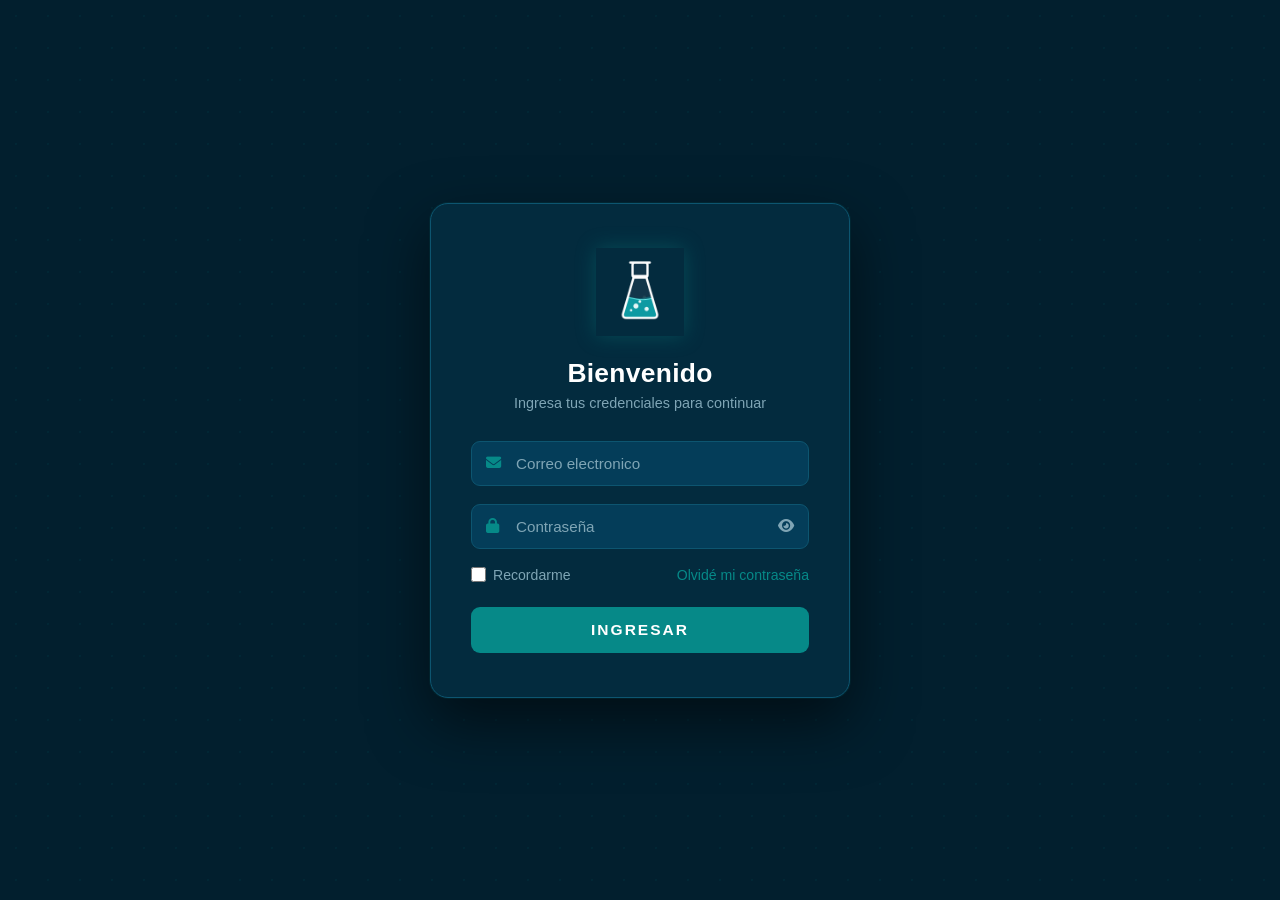
==== login.html @ 4d8f31c6 "Login funcional de Vitalab" ====
<!DOCTYPE html>
<html lang="es">
<head>
    <meta charset="UTF-8">
    <meta name="viewport" content="width=device-width, initial-scale=1.0">
    <title>VitaLab Iniciar Sesion</title>
    <link rel="stylesheet" href="styleLogin.css">
    <link rel="stylesheet" href="https://cdnjs.cloudflare.com/ajax/libs/font-awesome/6.4.0/css/all.min.css">
</head>
<body>

    <div class="fondo-puntos"></div>

    <div class="login-contenedor">
        <div class="login-tarjeta">

            <div class="login-logo">
                <img src="images/logomov.gif" alt="VitaLab" class="logo-img">
            </div>

            <h2 class="login-titulo">Bienvenido</h2>
            <p class="login-subtitulo">Ingresa tus credenciales para continuar</p>

            <form id="formLogin" class="login-form" novalidate>

                <div class="campo-grupo">
                    <i class="fa-solid fa-envelope campo-icono"></i>
                    <input
                        type="email"
                        id="correo"
                        placeholder="Correo electronico"
                        autocomplete="email"
                    >
                </div>

                <div class="campo-grupo">
                    <i class="fa-solid fa-lock campo-icono"></i>
                    <input
                        type="password"
                        id="contrasena"
                        placeholder="Contraseña"
                        autocomplete="current-password"
                    >
                    <i class="fa-solid fa-eye ojo-icono" id="toggleContrasena"></i>
                </div>

                <div class="login-opciones">
                    <label class="recordarme">
                        <input type="checkbox" id="recordarme">
                        <span>Recordarme</span>
                    </label>
                    <a href="#" class="olvidar-link">Olvidé mi contraseña</a>
                </div>

                <div id="mensajeError" class="mensaje-error oculto"></div>

                <button type="submit" id="btnIngresar" class="btn-ingresar">
                    <span id="btnTexto">INGRESAR</span>
                    <span id="btnCargando" class="oculto">
                        <i class="fa-solid fa-circle-notch fa-spin"></i>
                    </span>
                </button>

            </form>
        </div>
    </div>

    <script src="scriptLogin.js"></script>
</body>
</html>
---- styleLogin.css ----
*, *::before, *::after {
    margin: 0;
    padding: 0;
    box-sizing: border-box;
}

:root {
    --color-fondo:        #021F2E;
    --color-tarjeta:      #032B3E;
    --color-barra:        #043D59;
    --color-teal:         #068988;
    --color-teal-hover:   #057877;
    --color-texto:        #ffffff;
    --color-texto-gris:   #7fa5b5;
    --color-borde:        #0d5570;
    --color-error:        #e05252;
}

body {
    background-color: var(--color-fondo);
    min-height: 100vh;
    display: flex;
    justify-content: center;
    align-items: center;
    font-family: 'Segoe UI', Tahoma, Geneva, Verdana, sans-serif;
    position: relative;
    overflow: hidden;
}

/* Fondo decorativo con puntos sutiles */
.fondo-puntos {
    position: fixed;
    inset: 0;
    background-image: radial-gradient(circle, rgba(6,137,136,0.08) 1px, transparent 1px);
    background-size: 32px 32px;
    pointer-events: none;
    z-index: 0;
}

/* Contenedor centrado */
.login-contenedor {
    position: relative;
    z-index: 1;
    width: 100%;
    padding: 24px 16px;
    display: flex;
    justify-content: center;
    align-items: center;
    min-height: 100vh;
}

/* Tarjeta principal */
.login-tarjeta {
    background-color: var(--color-tarjeta);
    border: 1px solid var(--color-borde);
    border-radius: 18px;
    padding: 44px 40px;
    width: 100%;
    max-width: 420px;
    box-shadow:
        0 0 0 1px rgba(6,137,136,0.1),
        0 24px 60px rgba(0,0,0,0.55);
}

/* Logo */
.login-logo {
    display: flex;
    justify-content: center;
    margin-bottom: 22px;
}

.logo-img {
    height: 88px;
    object-fit: contain;
    filter: drop-shadow(0 0 10px rgba(6,137,136,0.35));
}

/* Titulos */
.login-titulo {
    text-align: center;
    color: var(--color-texto);
    font-size: 1.65rem;
    font-weight: 600;
    letter-spacing: 0.3px;
    margin-bottom: 6px;
}

.login-subtitulo {
    text-align: center;
    color: var(--color-texto-gris);
    font-size: 0.9rem;
    margin-bottom: 30px;
}

/* Grupos de campo */
.campo-grupo {
    position: relative;
    margin-bottom: 18px;
}

.campo-grupo input {
    width: 100%;
    background-color: var(--color-barra);
    border: 1px solid var(--color-borde);
    border-radius: 9px;
    padding: 13px 44px;
    color: var(--color-texto);
    font-size: 0.95rem;
    outline: none;
    transition: border-color 0.25s ease, box-shadow 0.25s ease;
}

.campo-grupo input::placeholder {
    color: var(--color-texto-gris);
}

.campo-grupo input:focus {
    border-color: var(--color-teal);
    box-shadow: 0 0 0 3px rgba(6,137,136,0.18);
}

.campo-icono {
    position: absolute;
    left: 15px;
    top: 50%;
    transform: translateY(-50%);
    color: var(--color-teal);
    font-size: 0.95rem;
    pointer-events: none;
}

.ojo-icono {
    position: absolute;
    right: 15px;
    top: 50%;
    transform: translateY(-50%);
    color: var(--color-texto-gris);
    font-size: 0.9rem;
    cursor: pointer;
    transition: color 0.2s;
}

.ojo-icono:hover {
    color: var(--color-teal);
}

/* Opciones debajo de los campos */
.login-opciones {
    display: flex;
    justify-content: space-between;
    align-items: center;
    margin-bottom: 24px;
    flex-wrap: wrap;
    gap: 8px;
}

.recordarme {
    display: flex;
    align-items: center;
    gap: 7px;
    color: var(--color-texto-gris);
    font-size: 0.88rem;
    cursor: pointer;
    user-select: none;
}

.recordarme input[type="checkbox"] {
    width: 15px;
    height: 15px;
    accent-color: var(--color-teal);
    cursor: pointer;
}

.olvidar-link {
    color: var(--color-teal);
    font-size: 0.88rem;
    text-decoration: none;
    transition: opacity 0.2s;
}

.olvidar-link:hover {
    opacity: 0.75;
    text-decoration: underline;
}

/* Mensaje de error */
.mensaje-error {
    background-color: rgba(224,82,82,0.12);
    border: 1px solid rgba(224,82,82,0.5);
    border-radius: 8px;
    color: #ff7e7e;
    font-size: 0.88rem;
    padding: 10px 14px;
    margin-bottom: 18px;
    text-align: center;
}

.oculto {
    display: none !important;
}

/* Boton principal */
.btn-ingresar {
    width: 100%;
    background-color: var(--color-teal);
    color: var(--color-texto);
    border: none;
    border-radius: 9px;
    padding: 14px;
    font-size: 0.97rem;
    font-weight: 700;
    letter-spacing: 2px;
    cursor: pointer;
    transition: background-color 0.25s ease, transform 0.1s ease;
    display: flex;
    justify-content: center;
    align-items: center;
    gap: 8px;
}

.btn-ingresar:hover:not(:disabled) {
    background-color: var(--color-teal-hover);
}

.btn-ingresar:active:not(:disabled) {
    transform: scale(0.985);
}

.btn-ingresar:disabled {
    opacity: 0.55;
    cursor: not-allowed;
}

/* Responsive */
@media (max-width: 480px) {
    .login-tarjeta {
        padding: 32px 22px;
        border-radius: 14px;
    }

    .login-titulo {
        font-size: 1.4rem;
    }

    .login-opciones {
        flex-direction: column;
        align-items: flex-start;
    }
}
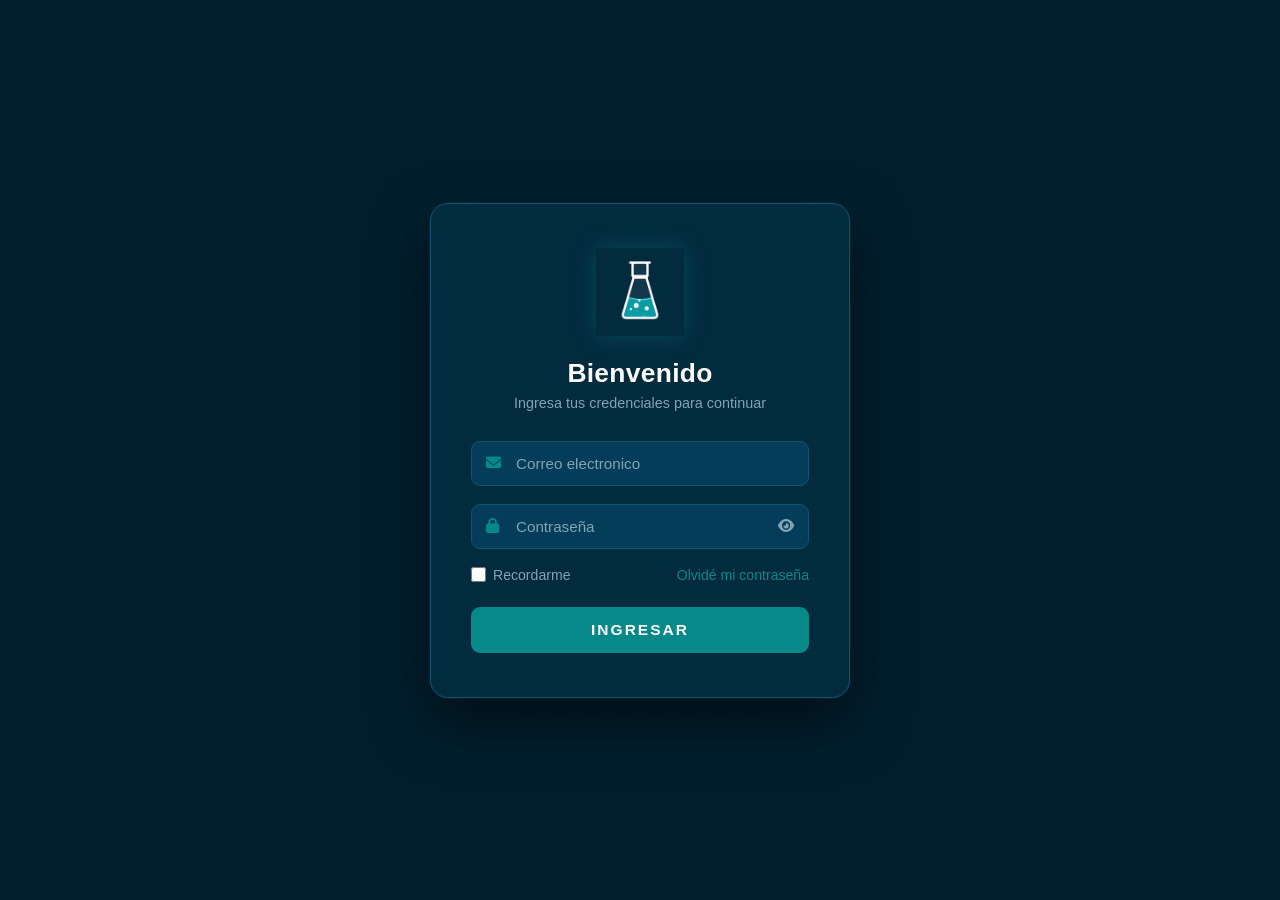
==== commit 8b0cb68a: "Agregando permisos en los HTML no PHP" ====
--- a/login.html
+++ b/login.html
@@ -6,6 +6,7 @@
     <title>VitaLab Iniciar Sesion</title>
     <link rel="stylesheet" href="styleLogin.css">
     <link rel="stylesheet" href="https://cdnjs.cloudflare.com/ajax/libs/font-awesome/6.4.0/css/all.min.css">
+    <link rel="icon" href="icons/VitaLabCla.ico">
 </head>
 <body>
 
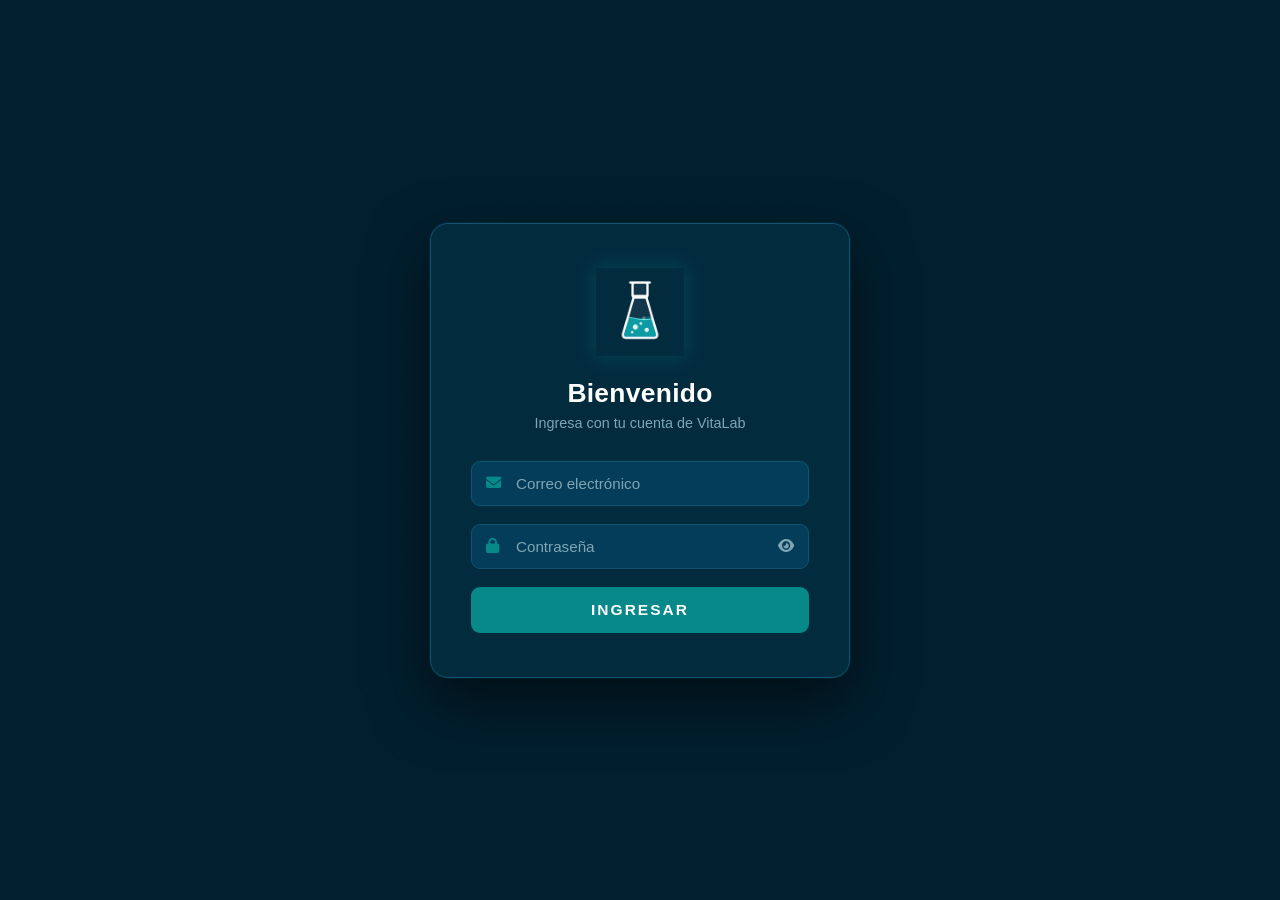
==== commit 4dcd64e1: "subiendo los cambios para clientes" ====
--- a/login.html
+++ b/login.html
@@ -20,7 +20,7 @@
             </div>
 
             <h2 class="login-titulo">Bienvenido</h2>
-            <p class="login-subtitulo">Ingresa tus credenciales para continuar</p>
+            <p class="login-subtitulo">Ingresa con tu cuenta de VitaLab</p>
 
             <form id="formLogin" class="login-form" novalidate>
 
@@ -29,8 +29,10 @@
                     <input
                         type="email"
                         id="correo"
-                        placeholder="Correo electronico"
-                        autocomplete="email"
+                        placeholder="Correo electrónico"
+                        aria-label="Correo electrónico"
+                        autocomplete="username"
+                        required
                     >
                 </div>
 
@@ -40,17 +42,11 @@
                         type="password"
                         id="contrasena"
                         placeholder="Contraseña"
+                        aria-label="Contraseña"
                         autocomplete="current-password"
+                        required
                     >
                     <i class="fa-solid fa-eye ojo-icono" id="toggleContrasena"></i>
-                </div>
-
-                <div class="login-opciones">
-                    <label class="recordarme">
-                        <input type="checkbox" id="recordarme">
-                        <span>Recordarme</span>
-                    </label>
-                    <a href="#" class="olvidar-link">Olvidé mi contraseña</a>
                 </div>
 
                 <div id="mensajeError" class="mensaje-error oculto"></div>
@@ -68,4 +64,4 @@
 
     <script src="scriptLogin.js"></script>
 </body>
-</html>+</html>
